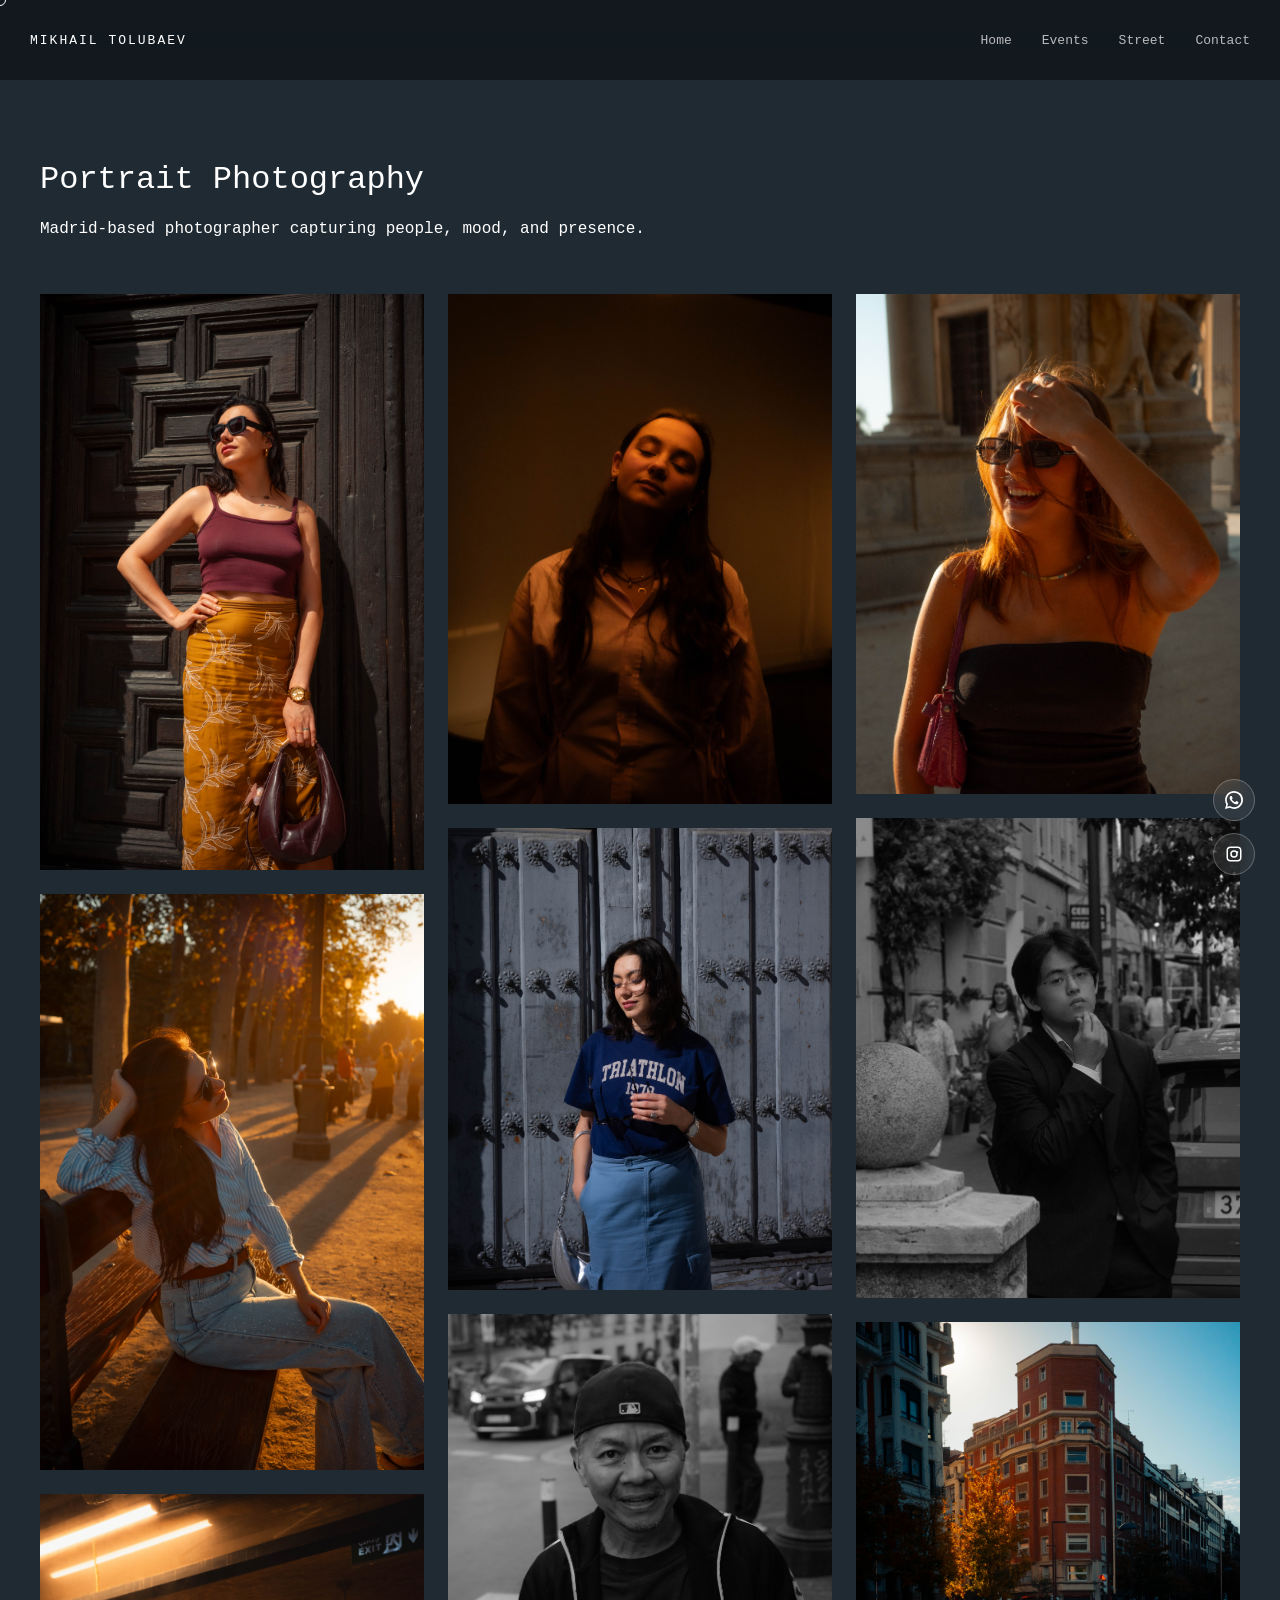
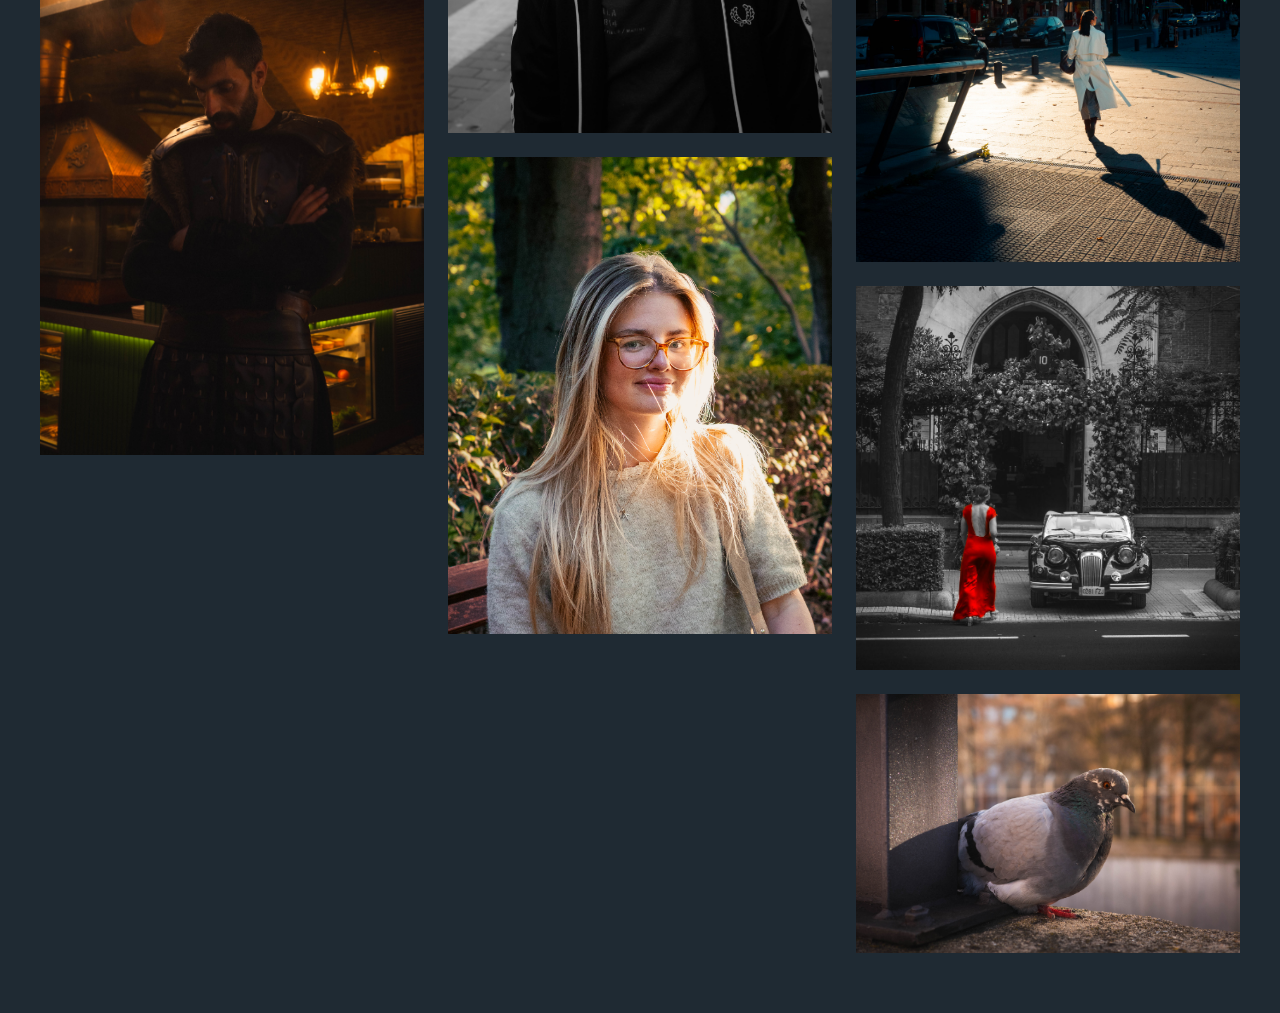
==== mretratos.html @ bc0139a0 "initial upload" ====
<!DOCTYPE html>
<html>
<head>
    <meta charset="UTF-8">
    <meta name="viewport" content="width=device-width, initial-scale=1.0">
    <title>Retratos Artísticos | Portafolio</title>
    <link rel="stylesheet" href="unified.css">
</head>

<body>

<div class="cursor" id="cursor"></div>

<div class="header">
    <div id="proyecto">MIKHAIL TOLUBAEV</div>

    <div class="menu-toggle" id="menu-toggle">☰</div>

    <ul class="menu" id="menu">
        <li><a href="mretratos.html" class="active">Home</a></li>
        <li><a href="meventos.html">Events</a></li>
        <li><a href="mstreet.html">Street</a></li>
        <li><a href="mcontacto.html">Contact</a></li>
    </ul>
</div>

<div class="intro">
    <h1>Portrait Photography</h1>
    <p>Madrid-based photographer capturing people, mood, and presence.</p>
</div>


<div class="galeria" id="gallery"></div>

<!-- LIGHTBOX -->
<div id="lightbox">
    <span id="close">&times;</span>
    <span class="arrow left" id="prev">&#10094;</span>
    <img id="lightbox-img">
    <span class="arrow right" id="next">&#10095;</span>
</div>

<script>
const imagesData = [
    { src: "R0007135-1.jpg" },
    { src: "R0007469-1.jpg" },
    { src: "R0006724-1.jpg" },
    { src: "R0005603-1.jpg" },
    { src: "R0008173-1.jpg" },
    { src: "R0008580-1.jpg" },
    { src: "instapp-0001300.jpg" },
    { src: "R0007283-1.jpg" },
    { src: "R0008571-1-2.jpg" },
    { src: "R0009031-1-2.jpg" },
    { src: "R0001526-1-5.jpg" },
    { src: "R0005518-1-2.jpg" }
];

const gallery = document.getElementById("gallery");

// CREATE IMAGES
imagesData.forEach((item) => {
    const div = document.createElement("div");
    div.className = "foto";

    const img = document.createElement("img");
    img.src = "mfotos/mretratos/" + item.src;

    div.appendChild(img);
    gallery.appendChild(div);
});

// 🔥 IMPORTANT: get images AFTER they exist
const images = document.querySelectorAll(".foto img");

const lightbox = document.getElementById("lightbox");
const lightboxImg = document.getElementById("lightbox-img");
const closeBtn = document.getElementById("close");
const nextBtn = document.getElementById("next");
const prevBtn = document.getElementById("prev");

let currentIndex = 0;

// CLICK HANDLERS
images.forEach((img, index) => {
    img.addEventListener("click", () => {
        currentIndex = index;
        showImage();
        lightbox.style.display = "flex";
    });
});

function showImage() {
    lightboxImg.src = images[currentIndex].src;
}

function nextImage() {
    currentIndex = (currentIndex + 1) % images.length;
    showImage();
}

function prevImage() {
    currentIndex = (currentIndex - 1 + images.length) % images.length;
    showImage();
}

nextBtn.onclick = nextImage;
prevBtn.onclick = prevImage;

closeBtn.onclick = () => lightbox.style.display = "none";

document.addEventListener("keydown", (e) => {
    if (lightbox.style.display === "flex") {
        if (e.key === "ArrowRight") nextImage();
        if (e.key === "ArrowLeft") prevImage();
        if (e.key === "Escape") lightbox.style.display = "none";
    }
});

// SWIPE
let startX = 0;

lightbox.addEventListener("touchstart", e => {
    startX = e.touches[0].clientX;
});

lightbox.addEventListener("touchend", e => {
    let diff = startX - e.changedTouches[0].clientX;
    if (Math.abs(diff) > 50) {
        diff > 0 ? nextImage() : prevImage();
    }
});

// CURSOR
const cursor = document.getElementById("cursor");

document.addEventListener("mousemove", e => {
    cursor.style.top = e.clientY + "px";
    cursor.style.left = e.clientX + "px";
});

document.addEventListener("mouseover", e => {
    if (e.target.matches("a, img")) {
        cursor.classList.add("cursor-grow");
    }
});

document.addEventListener("mouseout", e => {
    if (e.target.matches("a, img")) {
        cursor.classList.remove("cursor-grow");
    }
});



// MENU
document.getElementById("menu-toggle").onclick = () => {
    document.getElementById("menu").classList.toggle("active");
};

// FADE
window.addEventListener("load", () => {
    document.body.classList.add("loaded");
});
</script>

<div class="contact-wrapper">

    <a href="https://wa.me/34675810438?text=Hi%20I%20want%20a%20photoshoot"
   target="_blank"
   class="contact-btn whatsapp">

    <svg viewBox="0 0 24 24">
        <path d="M20.52 3.48A11.78 11.78 0 0012.05 
        0C5.48 0 .13 5.35.13 11.92c0 
        2.1.55 4.15 1.6 5.97L0 24l6.27-1.64a11.9 
        11.9 0 005.78 1.48h.01c6.57 
        0 11.92-5.35 11.92-11.92 
        0-3.18-1.24-6.17-3.46-8.44zM12.06 
        21.6h-.01a9.64 9.64 0 
        01-4.92-1.35l-.35-.21-3.72.97.99-3.63-.23-.37a9.6 
        9.6 0 01-1.48-5.09c0-5.3 
        4.32-9.62 9.64-9.62 2.57 
        0 4.98 1 6.79 2.81a9.56 
        9.56 0 012.83 6.8c0 
        5.3-4.32 9.62-9.64 
        9.62zm5.29-7.23c-.29-.15-1.7-.84-1.96-.94-.26-.1-.45-.15-.64.15-.19.29-.74.94-.91 
        1.13-.17.19-.34.22-.63.07-.29-.15-1.24-.46-2.36-1.46-.87-.77-1.46-1.72-1.63-2.01-.17-.29-.02-.45.13-.6.14-.14.29-.34.43-.51.14-.17.19-.29.29-.48.1-.19.05-.36-.02-.51-.07-.15-.64-1.54-.88-2.12-.23-.55-.47-.48-.64-.49h-.55c-.19 
        0-.51.07-.78.36-.26.29-1.03 1.01-1.03 
        2.46 0 1.45 1.05 2.85 1.2 3.04.15.19 2.06 
        3.15 5 4.42.7.3 1.24.48 1.66.62.7.22 
        1.33.19 1.83.12.56-.08 1.7-.69 
        1.94-1.36.24-.67.24-1.25.17-1.36-.07-.12-.26-.19-.55-.34z"/>
    </svg>

</a>

    <a href="https://instagram.com/otterduckness"
   target="_blank"
   class="contact-btn instagram">

    <svg viewBox="0 0 24 24">
        <path d="M7 2C4.24 2 2 4.24 2 7v10c0 2.76 2.24 5 5 5h10c2.76 
        0 5-2.24 5-5V7c0-2.76-2.24-5-5-5H7zm10 2c1.66 
        0 3 1.34 3 3v10c0 1.66-1.34 3-3 
        3H7c-1.66 0-3-1.34-3-3V7c0-1.66 
        1.34-3 3-3h10zm-5 3a5 5 0 100 
        10 5 5 0 000-10zm0 2a3 3 0 110 
        6 3 3 0 010-6zm4.5-.75a1.25 
        1.25 0 100 2.5 1.25 1.25 0 
        000-2.5z"/>
    </svg>

</a>

</div>

</div>

</body>
</html>
---- unified.css ----
* {
    box-sizing: border-box;
}

body {
    margin: 0;
    background: #1f2a33;
    color: white;
    font-family: 'Courier New', Courier, monospace;
    overflow-x: hidden;
    opacity: 0;
    transition: opacity 0.8s ease;
}

body.loaded {
    opacity: 1;
}

/* HEADER */
.header {
    position: fixed;
    top: 0;
    width: 100%;
    height: 80px;
    display: flex;
    align-items: center;
    justify-content: space-between;
    padding: 0 30px;
    background: rgba(0,0,0,0.4);
    backdrop-filter: blur(12px);
    z-index: 9999;
}

#proyecto {
    font-size: 13px;
    letter-spacing: 2px;
}

/* MENU */
.menu {
    display: flex;
    gap: 30px;
}

.menu li {
    list-style: none;
}

.menu a {
    color: white;
    text-decoration: none;
    font-size: 13px;
    opacity: 0.7;
}

/* FIX: hamburger hidden by default */
.menu-toggle {
    display: none;
    font-size: 22px;
    cursor: pointer;
}

/* CURSOR */
.cursor {
    width: 12px;
    height: 12px;
    border: 1px solid white;
    border-radius: 50%;
    position: fixed;
    pointer-events: none;
    z-index: 99999;
    transform: translate(-50%, -50%);
}

.cursor-grow {
    transform: translate(-50%, -50%) scale(2);
}

/* GALLERY */
.intro {
    padding: 140px 40px 40px;
}

.galeria {
    column-count: 3;
    column-gap: 24px;
    padding: 0 40px 60px;
}

.foto {
    break-inside: avoid;
    margin-bottom: 24px;
}

/* 🔥 FIX: hover animation */
.foto img {
    width: 100%;
    height: auto;
    display: block;
    cursor: pointer;
    transition: transform 0.3s ease;
}

.foto img:hover {
    transform: scale(1.04);
}

/* LIGHTBOX */
#lightbox {
    position: fixed;
    inset: 0;
    background: rgba(0,0,0,0.96);
    display: none;
    justify-content: center;
    align-items: center;
    z-index: 9999;
}

#lightbox img {
    max-width: 90%;
    max-height: 90%;
    object-fit: contain;
}

#close {
    position: absolute;
    top: 20px;
    right: 30px;
    font-size: 30px;
    cursor: pointer;
}

.arrow {
    position: absolute;
    font-size: 40px;
    cursor: pointer;
    user-select: none;
}

.left { left: 20px; }
.right { right: 20px; }

/* CONTACT BUTTONS */
.contact-wrapper {
    position: fixed;
    bottom: 25px;
    right: 25px;
    display: flex;
    flex-direction: column;
    gap: 12px;
    z-index: 9999;
}

.contact-btn {
    width: 42px;
    height: 42px;
    display: flex;
    align-items: center;
    justify-content: center;
    backdrop-filter: blur(10px);
    border-radius: 50%;
    transition: all 0.3s ease;
    background: rgba(255,255,255,0.08);
    border: 1px solid rgba(255,255,255,0.25);
}

.contact-btn svg {
    width: 18px;
    height: 18px;
    fill: white !important;
}

.contact-btn:hover {
    transform: scale(1.08);
}

/* 🔥 MOBILE FIXES */
@media (max-width: 768px) {

    .menu-toggle {
        display: block;
    }

    .menu {
        position: absolute;
        top: 80px;
        right: 0;
        background: rgba(0,0,0,0.95);
        flex-direction: column;
        width: 200px;
        padding: 20px;
        display: none;
    }

    .menu.active {
        display: flex;
    }

    .galeria {
        column-count: 1;
    }

    /* FIX cursor on mobile */
    body { cursor: auto !important; }
    .cursor { display: none; }
}


/* HIDE DEFAULT CURSOR ONLY ON DESKTOP */
@media (min-width: 769px) {
    body {
        cursor: none;
    }

    a, button, input, textarea, select, img {
        cursor: none;
    }
}

/* ===== CONTACT PAGE STYLES (RESTORE) ===== */

.contact-hero {
    padding: 140px 20px 80px;
    text-align: center;
    max-width: 800px;
    margin: 0 auto;
}

.contact-hero h1 {
    font-size: 28px;
    margin-bottom: 10px;
}

.contact-hero p {
    opacity: 0.7;
    margin-bottom: 30px;
}

.cta-button {
    display: inline-block;
    padding: 12px 24px;
    border: 1px solid white;
    text-decoration: none;
    color: white;
    transition: 0.3s;
}

.cta-button:hover {
    background: white;
    color: black;
}

/* PRICING */
.pricing {
    display: flex;
    justify-content: center;
    gap: 30px;
    padding: 40px 20px;
    flex-wrap: wrap;
}

.price-card {
    border: 1px solid rgba(255,255,255,0.2);
    padding: 25px;
    width: 220px;
    text-align: center;
}

.price {
    font-size: 20px;
    margin: 10px 0;
}

/* TESTIMONIALS */
.testimonials {
    padding: 60px 20px;
    text-align: center;
}

.testimonial {
    max-width: 500px;
    margin: 0 auto 30px;
    opacity: 0.8;
}

/* FORM */
.contact-form {
    padding: 40px 20px;
    display: flex;
    justify-content: center;
}

.contact-form form {
    display: flex;
    flex-direction: column;
    gap: 15px;
    width: 300px;
}

.contact-form input,
.contact-form select,
.contact-form textarea {
    padding: 10px;
    border: none;
    outline: none;
}

.contact-form button {
    padding: 12px;
    border: 1px solid white;
    background: none;
    color: white;
    cursor: pointer;
}

.contact-form button:hover {
    background: white;
    color: black;
}

/* TRUST */
.trust {
    text-align: center;
    padding: 40px 20px 80px;
    opacity: 0.6;
}

/* DARK INPUTS */
.contact-form input,
.contact-form select,
.contact-form textarea {
    background: #1b2527;
    color: white;
    border: 1px solid rgba(255,255,255,0.2);
}

.contact-form input::placeholder,
.contact-form textarea::placeholder {
    color: rgba(255,255,255,0.4);
}

.contact-form select {
    color: rgba(255,255,255,0.7);
}


/* ===== PREMIUM GLOW ===== */

.contact-btn {
    position: relative;
    overflow: hidden;
}

/* base glow */
.contact-btn::before {
    content: "";
    position: absolute;
    inset: -2px;
    border-radius: 50%;
    opacity: 0;
    transition: opacity 0.3s ease;
}

/* WhatsApp glow */
.contact-btn.whatsapp::before {
    background: radial-gradient(circle, rgba(37,211,102,0.6), transparent 70%);
}

/* Instagram glow */
.contact-btn.instagram::before {
    background: radial-gradient(circle, rgba(225,48,108,0.6), transparent 70%);
}

/* hover activate */
.contact-btn:hover::before {
    opacity: 1;
}

/* subtle lift */
.contact-btn:hover {
    transform: scale(1.1);
}

h1 {
    font-weight: 300;
}
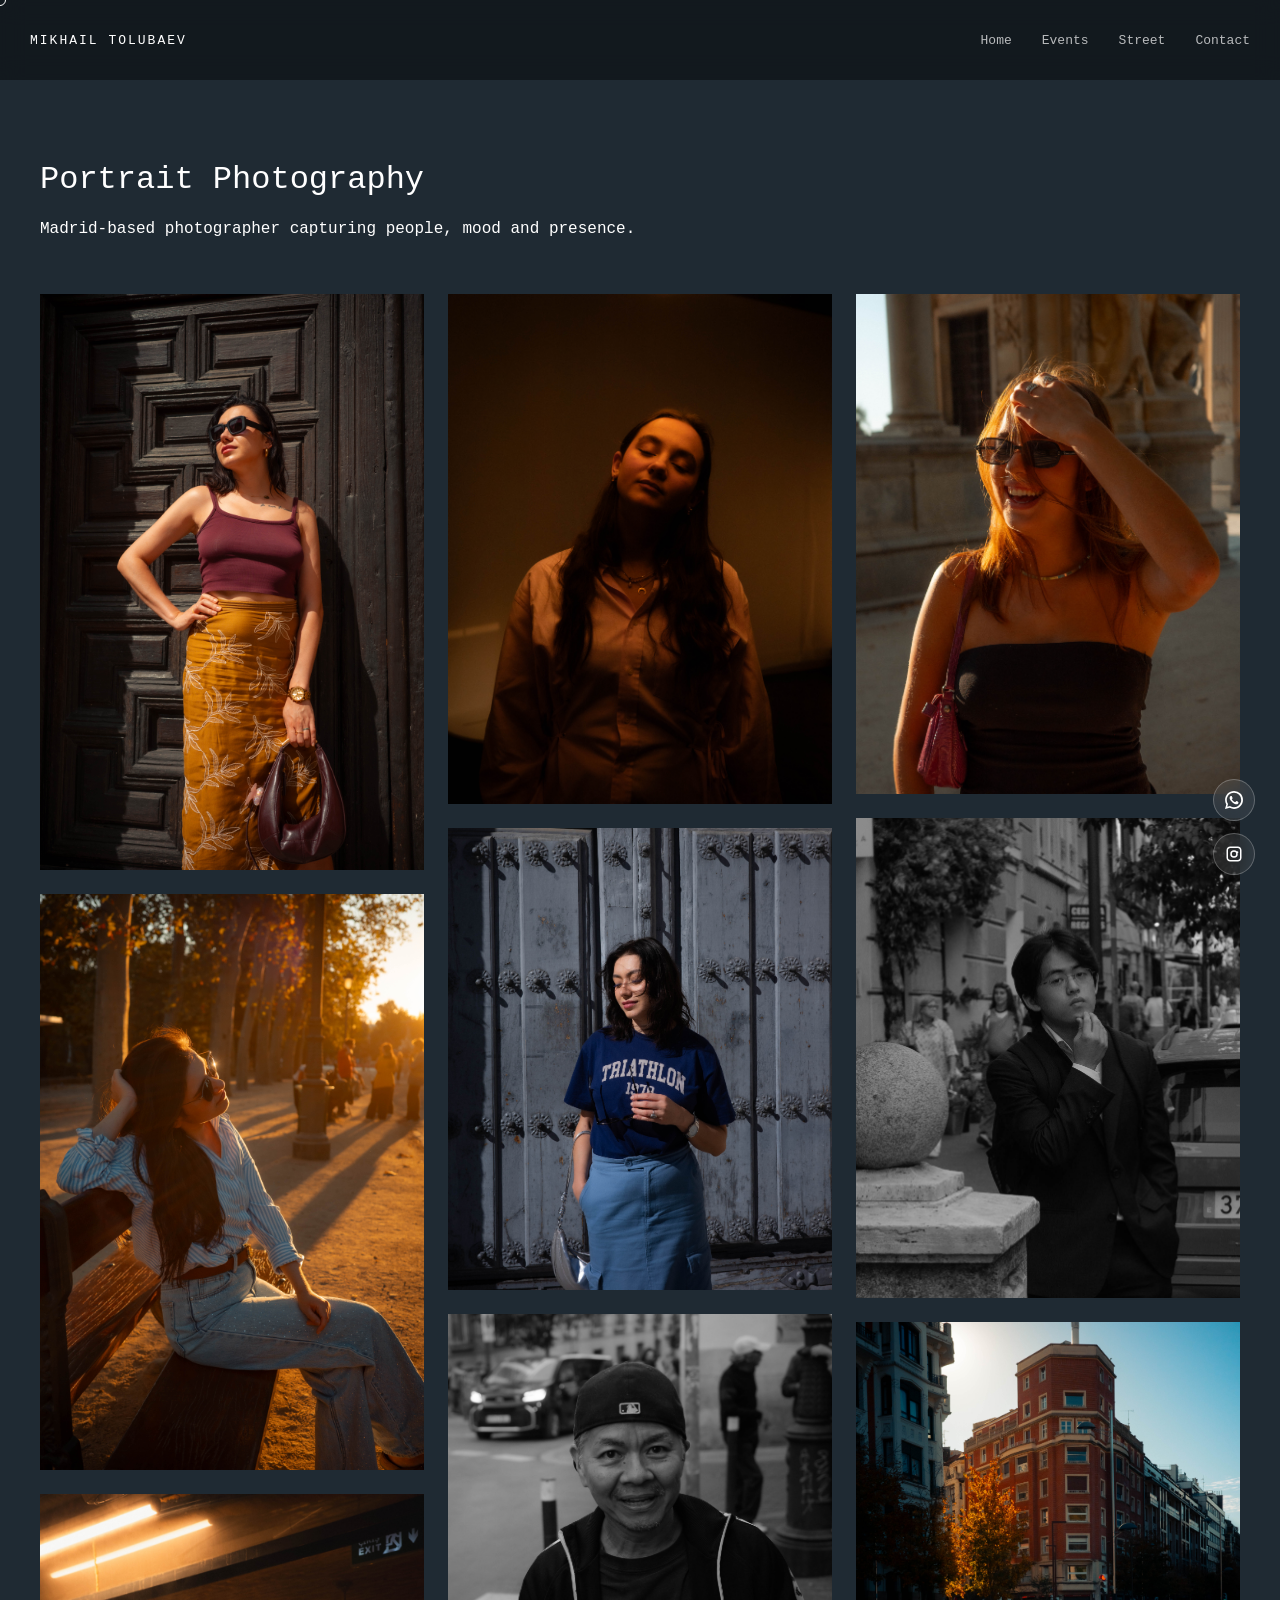
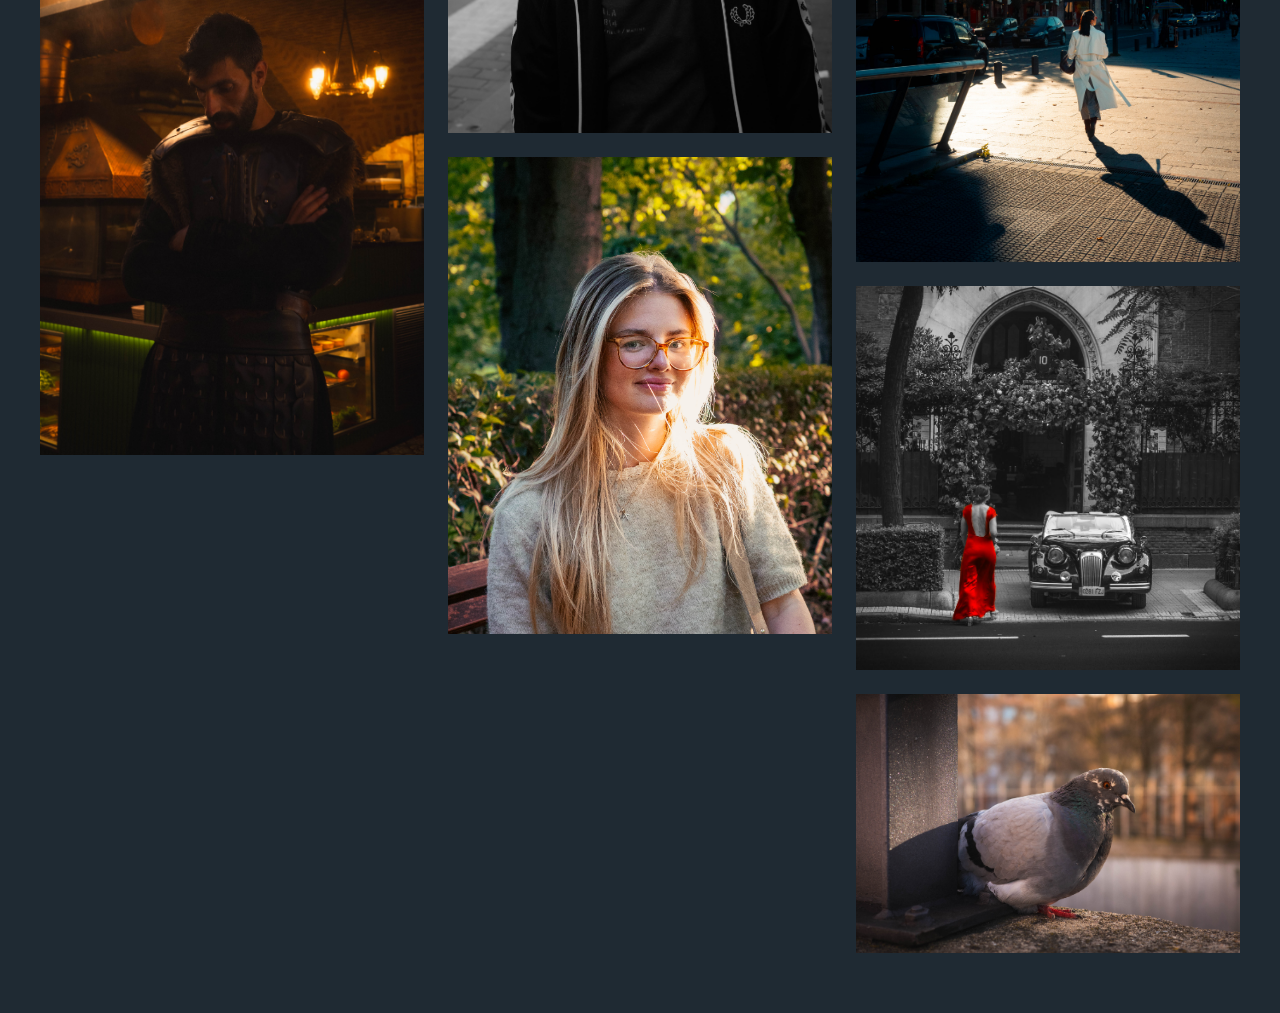
==== commit efdfa894: "corrected some text" ====
--- a/mretratos.html
+++ b/mretratos.html
@@ -26,7 +26,7 @@
 
 <div class="intro">
     <h1>Portrait Photography</h1>
-    <p>Madrid-based photographer capturing people, mood, and presence.</p>
+    <p>Madrid-based photographer capturing people, mood and presence.</p>
 </div>
 
 
--- a/unified.css
+++ b/unified.css
@@ -76,6 +76,11 @@
     transform: translate(-50%, -50%) scale(2);
 }
 
+/* ===== FORCE HIDE DEFAULT CURSOR ===== */
+* {
+    cursor: none !important;
+}
+
 /* GALLERY */
 .intro {
     padding: 140px 40px 40px;
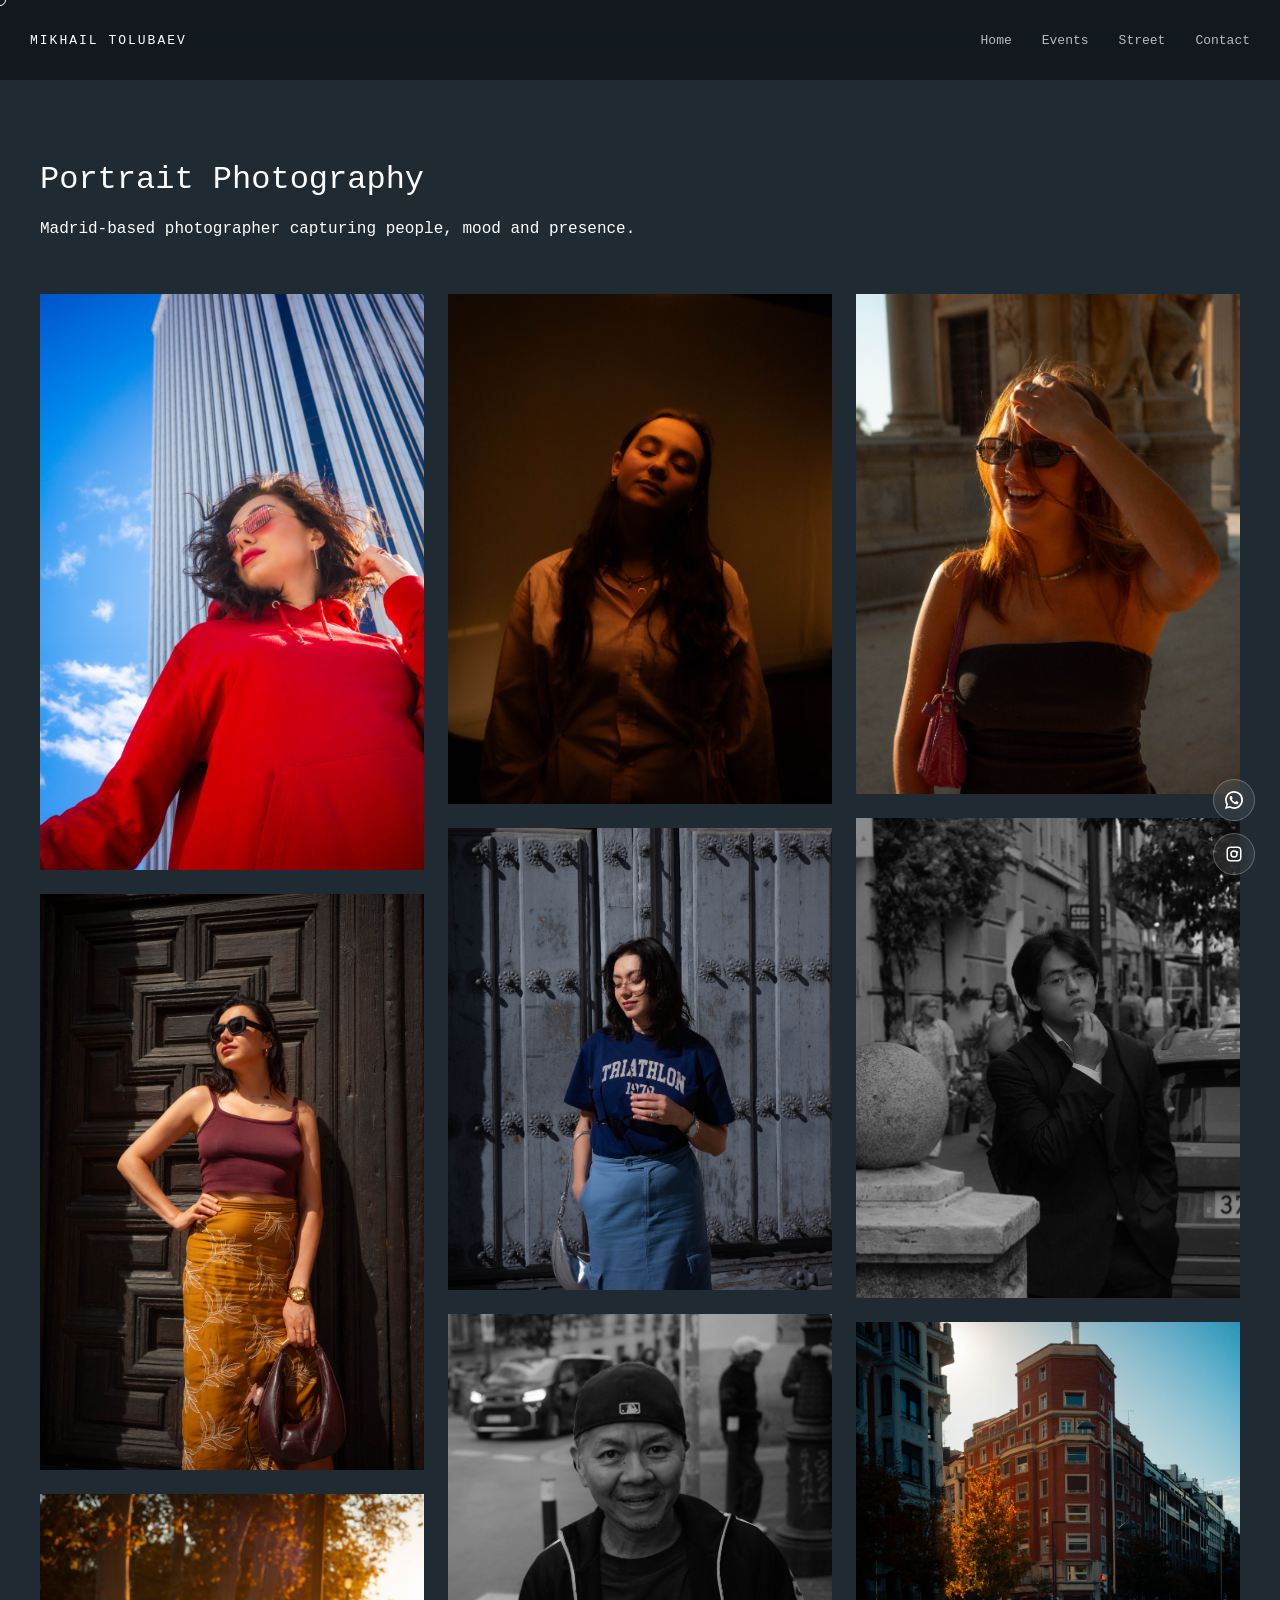
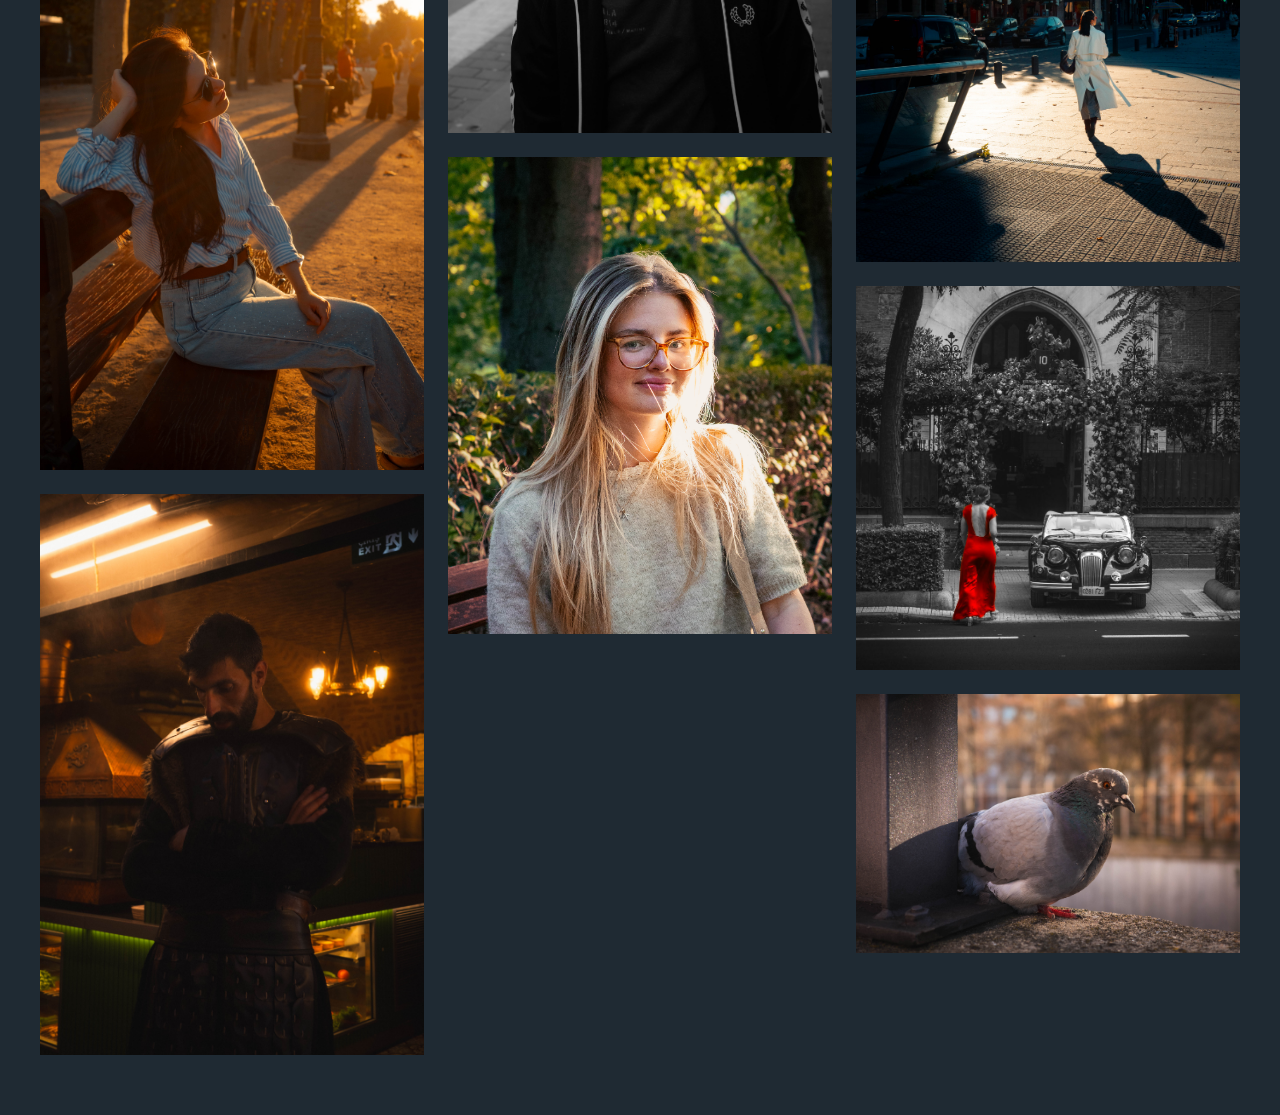
==== commit 6cce72fd: "added a photo" ====
--- a/mretratos.html
+++ b/mretratos.html
@@ -42,6 +42,7 @@
 
 <script>
 const imagesData = [
+    { src: "R0011148-3.jpg" },
     { src: "R0007135-1.jpg" },
     { src: "R0007469-1.jpg" },
     { src: "R0006724-1.jpg" },
